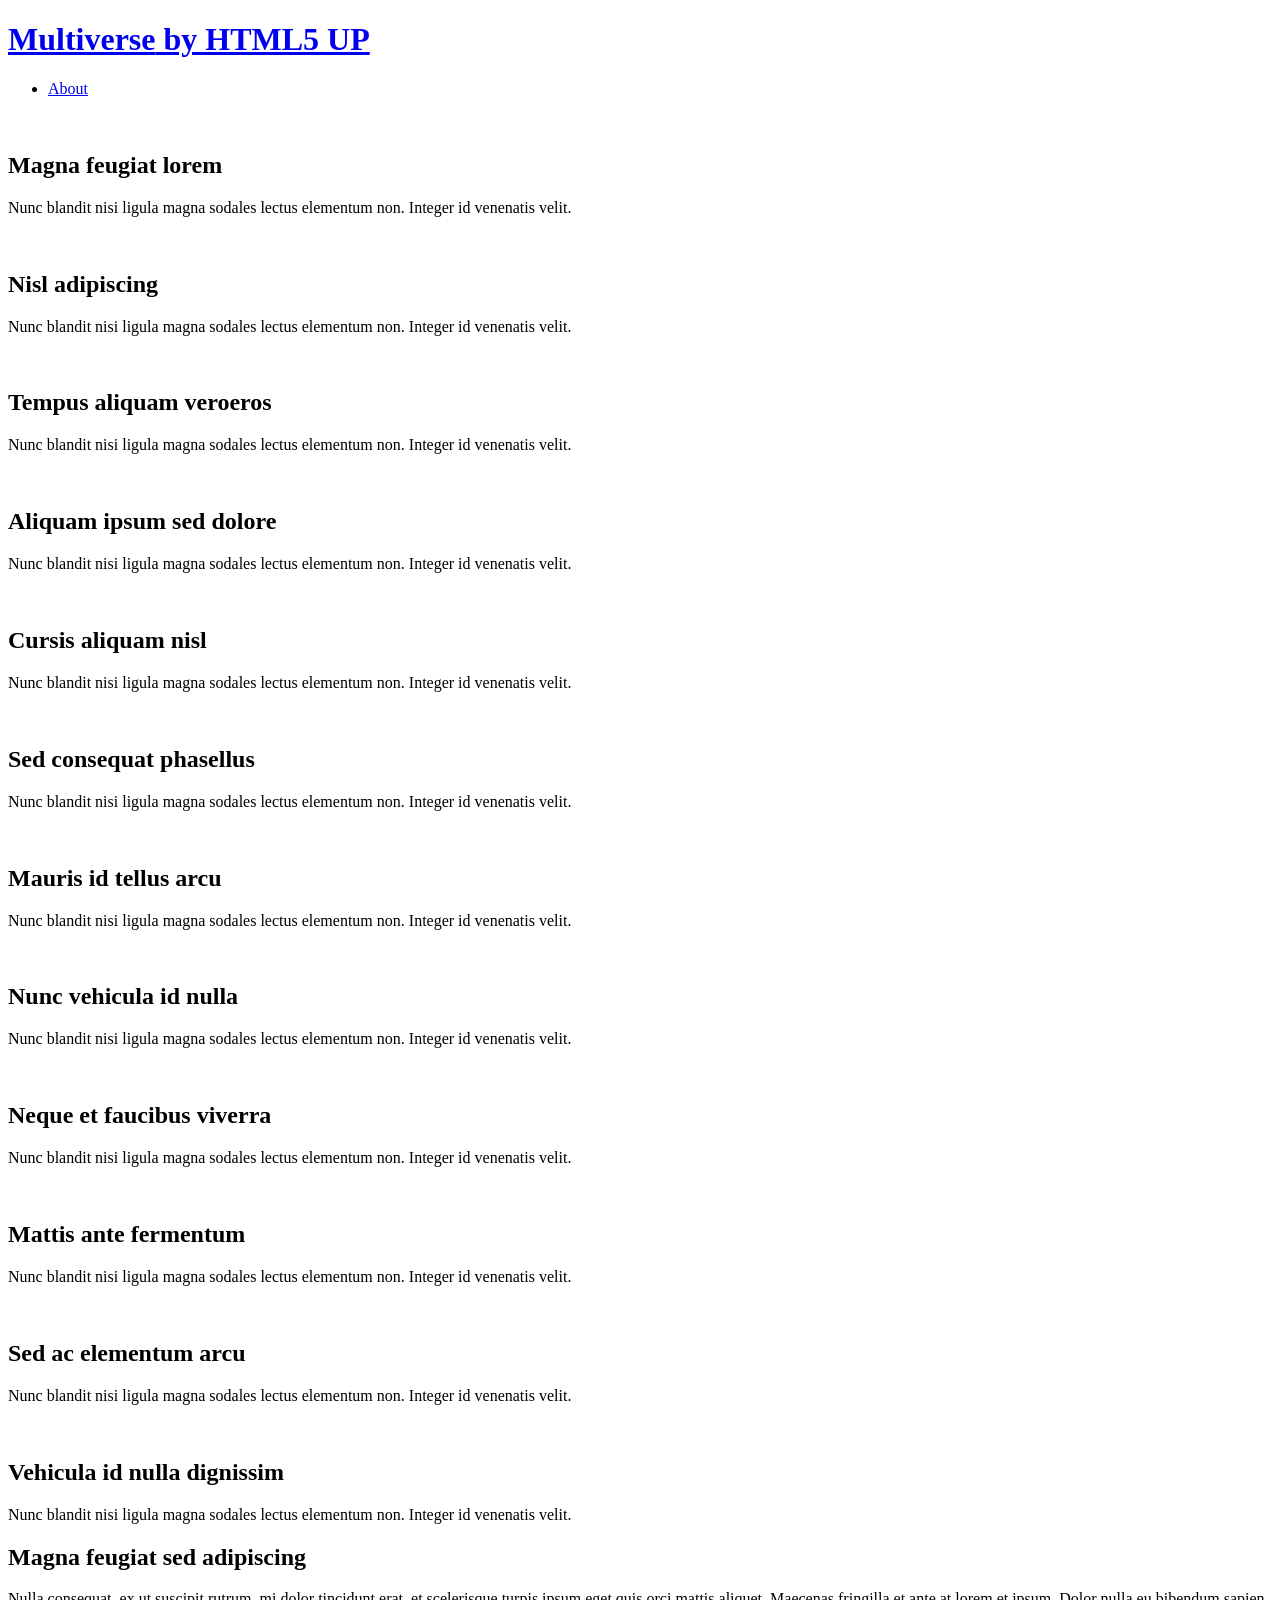
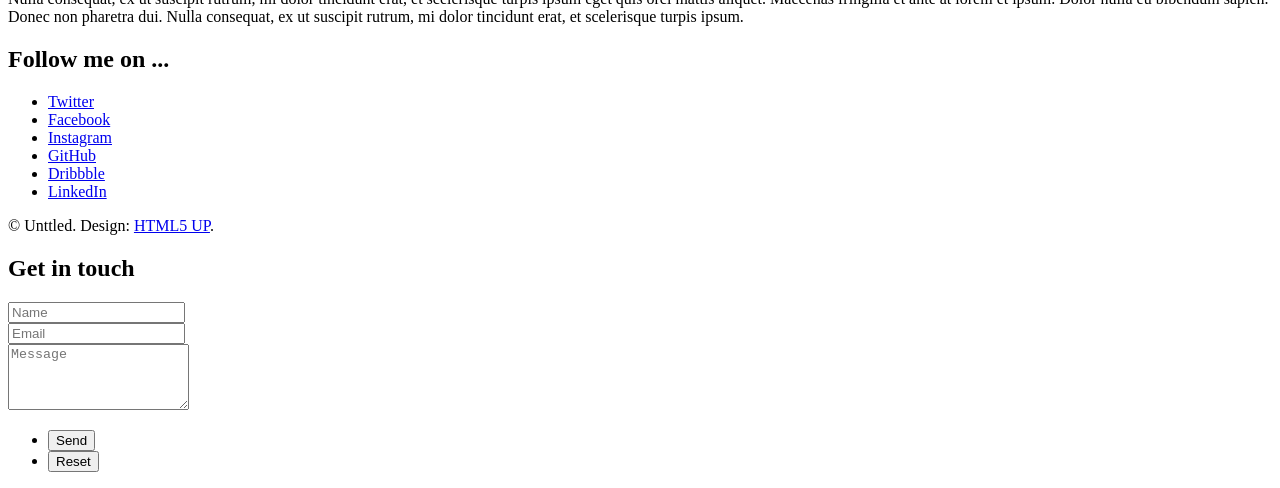
==== index.html @ e553340b "Add files via upload" ====
<!DOCTYPE HTML>
<!--
	Multiverse by HTML5 UP
	html5up.net | @ajlkn
	Free for personal and commercial use under the CCA 3.0 license (html5up.net/license)
-->
<html>
	<head>
		<title>Multiverse by HTML5 UP</title>
		<meta charset="utf-8" />
		<meta name="viewport" content="width=device-width, initial-scale=1, user-scalable=no" />
		<link rel="stylesheet" href="assets/css/main.css" />
		<noscript><link rel="stylesheet" href="assets/css/noscript.css" /></noscript>
	</head>
	<body class="is-preload">

		<!-- Wrapper -->
			<div id="wrapper">

				<!-- Header -->
					<header id="header">
						<h1><a href="index.html"><strong>Multiverse</strong> by HTML5 UP</a></h1>
						<nav>
							<ul>
								<li><a href="#footer" class="icon solid fa-info-circle">About</a></li>
							</ul>
						</nav>
					</header>

				<!-- Main -->
					<div id="main">
						<article class="thumb">
							<a href="images/fulls/01.jpg" class="image"><img src="images/thumbs/01.jpg" alt="" /></a>
							<h2>Magna feugiat lorem</h2>
							<p>Nunc blandit nisi ligula magna sodales lectus elementum non. Integer id venenatis velit.</p>
						</article>
						<article class="thumb">
							<a href="images/fulls/02.jpg" class="image"><img src="images/thumbs/02.jpg" alt="" /></a>
							<h2>Nisl adipiscing</h2>
							<p>Nunc blandit nisi ligula magna sodales lectus elementum non. Integer id venenatis velit.</p>
						</article>
						<article class="thumb">
							<a href="images/fulls/03.jpg" class="image"><img src="images/thumbs/03.jpg" alt="" /></a>
							<h2>Tempus aliquam veroeros</h2>
							<p>Nunc blandit nisi ligula magna sodales lectus elementum non. Integer id venenatis velit.</p>
						</article>
						<article class="thumb">
							<a href="images/fulls/04.jpg" class="image"><img src="images/thumbs/04.jpg" alt="" /></a>
							<h2>Aliquam ipsum sed dolore</h2>
							<p>Nunc blandit nisi ligula magna sodales lectus elementum non. Integer id venenatis velit.</p>
						</article>
						<article class="thumb">
							<a href="images/fulls/05.jpg" class="image"><img src="images/thumbs/05.jpg" alt="" /></a>
							<h2>Cursis aliquam nisl</h2>
							<p>Nunc blandit nisi ligula magna sodales lectus elementum non. Integer id venenatis velit.</p>
						</article>
						<article class="thumb">
							<a href="images/fulls/06.jpg" class="image"><img src="images/thumbs/06.jpg" alt="" /></a>
							<h2>Sed consequat phasellus</h2>
							<p>Nunc blandit nisi ligula magna sodales lectus elementum non. Integer id venenatis velit.</p>
						</article>
						<article class="thumb">
							<a href="images/fulls/07.jpg" class="image"><img src="images/thumbs/07.jpg" alt="" /></a>
							<h2>Mauris id tellus arcu</h2>
							<p>Nunc blandit nisi ligula magna sodales lectus elementum non. Integer id venenatis velit.</p>
						</article>
						<article class="thumb">
							<a href="images/fulls/08.jpg" class="image"><img src="images/thumbs/08.jpg" alt="" /></a>
							<h2>Nunc vehicula id nulla</h2>
							<p>Nunc blandit nisi ligula magna sodales lectus elementum non. Integer id venenatis velit.</p>
						</article>
						<article class="thumb">
							<a href="images/fulls/09.jpg" class="image"><img src="images/thumbs/09.jpg" alt="" /></a>
							<h2>Neque et faucibus viverra</h2>
							<p>Nunc blandit nisi ligula magna sodales lectus elementum non. Integer id venenatis velit.</p>
						</article>
						<article class="thumb">
							<a href="images/fulls/10.jpg" class="image"><img src="images/thumbs/10.jpg" alt="" /></a>
							<h2>Mattis ante fermentum</h2>
							<p>Nunc blandit nisi ligula magna sodales lectus elementum non. Integer id venenatis velit.</p>
						</article>
						<article class="thumb">
							<a href="images/fulls/11.jpg" class="image"><img src="images/thumbs/11.jpg" alt="" /></a>
							<h2>Sed ac elementum arcu</h2>
							<p>Nunc blandit nisi ligula magna sodales lectus elementum non. Integer id venenatis velit.</p>
						</article>
						<article class="thumb">
							<a href="images/fulls/12.jpg" class="image"><img src="images/thumbs/12.jpg" alt="" /></a>
							<h2>Vehicula id nulla dignissim</h2>
							<p>Nunc blandit nisi ligula magna sodales lectus elementum non. Integer id venenatis velit.</p>
						</article>
					</div>

				<!-- Footer -->
					<footer id="footer" class="panel">
						<div class="inner split">
							<div>
								<section>
									<h2>Magna feugiat sed adipiscing</h2>
									<p>Nulla consequat, ex ut suscipit rutrum, mi dolor tincidunt erat, et scelerisque turpis ipsum eget quis orci mattis aliquet. Maecenas fringilla et ante at lorem et ipsum. Dolor nulla eu bibendum sapien. Donec non pharetra dui. Nulla consequat, ex ut suscipit rutrum, mi dolor tincidunt erat, et scelerisque turpis ipsum.</p>
								</section>
								<section>
									<h2>Follow me on ...</h2>
									<ul class="icons">
										<li><a href="#" class="icon brands fa-twitter"><span class="label">Twitter</span></a></li>
										<li><a href="#" class="icon brands fa-facebook-f"><span class="label">Facebook</span></a></li>
										<li><a href="#" class="icon brands fa-instagram"><span class="label">Instagram</span></a></li>
										<li><a href="#" class="icon brands fa-github"><span class="label">GitHub</span></a></li>
										<li><a href="#" class="icon brands fa-dribbble"><span class="label">Dribbble</span></a></li>
										<li><a href="#" class="icon brands fa-linkedin-in"><span class="label">LinkedIn</span></a></li>
									</ul>
								</section>
								<p class="copyright">
									&copy; Unttled. Design: <a href="http://html5up.net">HTML5 UP</a>.
								</p>
							</div>
							<div>
								<section>
									<h2>Get in touch</h2>
									<form method="post" action="#">
										<div class="fields">
											<div class="field half">
												<input type="text" name="name" id="name" placeholder="Name" />
											</div>
											<div class="field half">
												<input type="text" name="email" id="email" placeholder="Email" />
											</div>
											<div class="field">
												<textarea name="message" id="message" rows="4" placeholder="Message"></textarea>
											</div>
										</div>
										<ul class="actions">
											<li><input type="submit" value="Send" class="primary" /></li>
											<li><input type="reset" value="Reset" /></li>
										</ul>
									</form>
								</section>
							</div>
						</div>
					</footer>

			</div>

		<!-- Scripts -->
			<script src="assets/js/jquery.min.js"></script>
			<script src="assets/js/jquery.poptrox.min.js"></script>
			<script src="assets/js/browser.min.js"></script>
			<script src="assets/js/breakpoints.min.js"></script>
			<script src="assets/js/util.js"></script>
			<script src="assets/js/main.js"></script>

	</body>
</html>
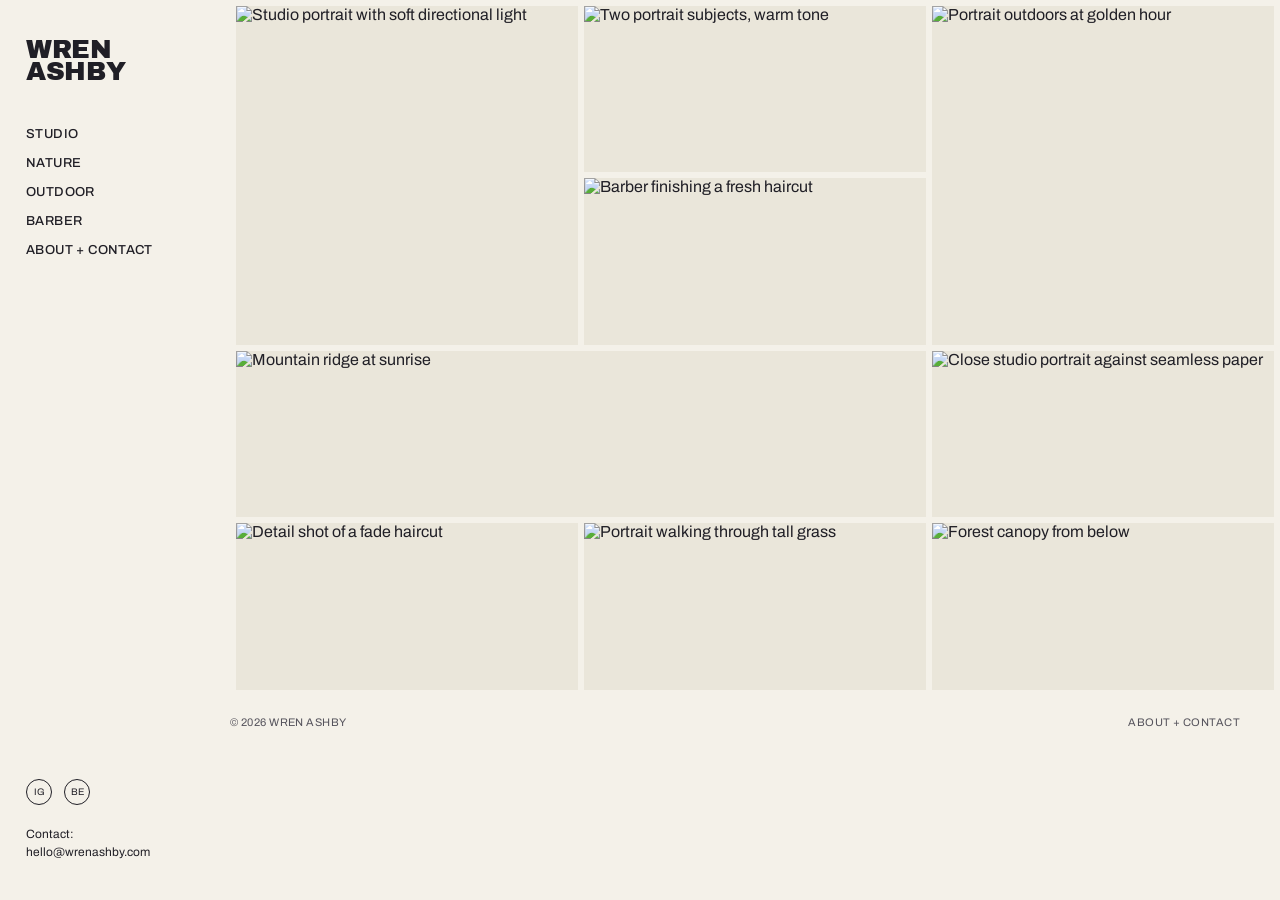
==== commit d7fbad5f: "New base" ====
--- a/index.html
+++ b/index.html
@@ -1,153 +1,116 @@
-<!DOCTYPE HTML>
-<!--
-	Multiverse by HTML5 UP
-	html5up.net | @ajlkn
-	Free for personal and commercial use under the CCA 3.0 license (html5up.net/license)
--->
-<html>
-	<head>
-		<title>Multiverse by HTML5 UP</title>
-		<meta charset="utf-8" />
-		<meta name="viewport" content="width=device-width, initial-scale=1, user-scalable=no" />
-		<link rel="stylesheet" href="assets/css/main.css" />
-		<noscript><link rel="stylesheet" href="assets/css/noscript.css" /></noscript>
-	</head>
-	<body class="is-preload">
-
-		<!-- Wrapper -->
-			<div id="wrapper">
-
-				<!-- Header -->
-					<header id="header">
-						<h1><a href="index.html"><strong>Multiverse</strong> by HTML5 UP</a></h1>
-						<nav>
-							<ul>
-								<li><a href="#footer" class="icon solid fa-info-circle">About</a></li>
-							</ul>
-						</nav>
-					</header>
-
-				<!-- Main -->
-					<div id="main">
-						<article class="thumb">
-							<a href="images/fulls/01.jpg" class="image"><img src="images/thumbs/01.jpg" alt="" /></a>
-							<h2>Magna feugiat lorem</h2>
-							<p>Nunc blandit nisi ligula magna sodales lectus elementum non. Integer id venenatis velit.</p>
-						</article>
-						<article class="thumb">
-							<a href="images/fulls/02.jpg" class="image"><img src="images/thumbs/02.jpg" alt="" /></a>
-							<h2>Nisl adipiscing</h2>
-							<p>Nunc blandit nisi ligula magna sodales lectus elementum non. Integer id venenatis velit.</p>
-						</article>
-						<article class="thumb">
-							<a href="images/fulls/03.jpg" class="image"><img src="images/thumbs/03.jpg" alt="" /></a>
-							<h2>Tempus aliquam veroeros</h2>
-							<p>Nunc blandit nisi ligula magna sodales lectus elementum non. Integer id venenatis velit.</p>
-						</article>
-						<article class="thumb">
-							<a href="images/fulls/04.jpg" class="image"><img src="images/thumbs/04.jpg" alt="" /></a>
-							<h2>Aliquam ipsum sed dolore</h2>
-							<p>Nunc blandit nisi ligula magna sodales lectus elementum non. Integer id venenatis velit.</p>
-						</article>
-						<article class="thumb">
-							<a href="images/fulls/05.jpg" class="image"><img src="images/thumbs/05.jpg" alt="" /></a>
-							<h2>Cursis aliquam nisl</h2>
-							<p>Nunc blandit nisi ligula magna sodales lectus elementum non. Integer id venenatis velit.</p>
-						</article>
-						<article class="thumb">
-							<a href="images/fulls/06.jpg" class="image"><img src="images/thumbs/06.jpg" alt="" /></a>
-							<h2>Sed consequat phasellus</h2>
-							<p>Nunc blandit nisi ligula magna sodales lectus elementum non. Integer id venenatis velit.</p>
-						</article>
-						<article class="thumb">
-							<a href="images/fulls/07.jpg" class="image"><img src="images/thumbs/07.jpg" alt="" /></a>
-							<h2>Mauris id tellus arcu</h2>
-							<p>Nunc blandit nisi ligula magna sodales lectus elementum non. Integer id venenatis velit.</p>
-						</article>
-						<article class="thumb">
-							<a href="images/fulls/08.jpg" class="image"><img src="images/thumbs/08.jpg" alt="" /></a>
-							<h2>Nunc vehicula id nulla</h2>
-							<p>Nunc blandit nisi ligula magna sodales lectus elementum non. Integer id venenatis velit.</p>
-						</article>
-						<article class="thumb">
-							<a href="images/fulls/09.jpg" class="image"><img src="images/thumbs/09.jpg" alt="" /></a>
-							<h2>Neque et faucibus viverra</h2>
-							<p>Nunc blandit nisi ligula magna sodales lectus elementum non. Integer id venenatis velit.</p>
-						</article>
-						<article class="thumb">
-							<a href="images/fulls/10.jpg" class="image"><img src="images/thumbs/10.jpg" alt="" /></a>
-							<h2>Mattis ante fermentum</h2>
-							<p>Nunc blandit nisi ligula magna sodales lectus elementum non. Integer id venenatis velit.</p>
-						</article>
-						<article class="thumb">
-							<a href="images/fulls/11.jpg" class="image"><img src="images/thumbs/11.jpg" alt="" /></a>
-							<h2>Sed ac elementum arcu</h2>
-							<p>Nunc blandit nisi ligula magna sodales lectus elementum non. Integer id venenatis velit.</p>
-						</article>
-						<article class="thumb">
-							<a href="images/fulls/12.jpg" class="image"><img src="images/thumbs/12.jpg" alt="" /></a>
-							<h2>Vehicula id nulla dignissim</h2>
-							<p>Nunc blandit nisi ligula magna sodales lectus elementum non. Integer id venenatis velit.</p>
-						</article>
-					</div>
-
-				<!-- Footer -->
-					<footer id="footer" class="panel">
-						<div class="inner split">
-							<div>
-								<section>
-									<h2>Magna feugiat sed adipiscing</h2>
-									<p>Nulla consequat, ex ut suscipit rutrum, mi dolor tincidunt erat, et scelerisque turpis ipsum eget quis orci mattis aliquet. Maecenas fringilla et ante at lorem et ipsum. Dolor nulla eu bibendum sapien. Donec non pharetra dui. Nulla consequat, ex ut suscipit rutrum, mi dolor tincidunt erat, et scelerisque turpis ipsum.</p>
-								</section>
-								<section>
-									<h2>Follow me on ...</h2>
-									<ul class="icons">
-										<li><a href="#" class="icon brands fa-twitter"><span class="label">Twitter</span></a></li>
-										<li><a href="#" class="icon brands fa-facebook-f"><span class="label">Facebook</span></a></li>
-										<li><a href="#" class="icon brands fa-instagram"><span class="label">Instagram</span></a></li>
-										<li><a href="#" class="icon brands fa-github"><span class="label">GitHub</span></a></li>
-										<li><a href="#" class="icon brands fa-dribbble"><span class="label">Dribbble</span></a></li>
-										<li><a href="#" class="icon brands fa-linkedin-in"><span class="label">LinkedIn</span></a></li>
-									</ul>
-								</section>
-								<p class="copyright">
-									&copy; Unttled. Design: <a href="http://html5up.net">HTML5 UP</a>.
-								</p>
-							</div>
-							<div>
-								<section>
-									<h2>Get in touch</h2>
-									<form method="post" action="#">
-										<div class="fields">
-											<div class="field half">
-												<input type="text" name="name" id="name" placeholder="Name" />
-											</div>
-											<div class="field half">
-												<input type="text" name="email" id="email" placeholder="Email" />
-											</div>
-											<div class="field">
-												<textarea name="message" id="message" rows="4" placeholder="Message"></textarea>
-											</div>
-										</div>
-										<ul class="actions">
-											<li><input type="submit" value="Send" class="primary" /></li>
-											<li><input type="reset" value="Reset" /></li>
-										</ul>
-									</form>
-								</section>
-							</div>
-						</div>
-					</footer>
-
-			</div>
-
-		<!-- Scripts -->
-			<script src="assets/js/jquery.min.js"></script>
-			<script src="assets/js/jquery.poptrox.min.js"></script>
-			<script src="assets/js/browser.min.js"></script>
-			<script src="assets/js/breakpoints.min.js"></script>
-			<script src="assets/js/util.js"></script>
-			<script src="assets/js/main.js"></script>
-
-	</body>
-</html>+<!DOCTYPE html>
+<html lang="en">
+<head>
+<meta charset="UTF-8">
+<meta name="viewport" content="width=device-width, initial-scale=1.0">
+<title>Wren Ashby — Photography</title>
+<meta name="description" content="Wren Ashby is a photographer working across studio portraiture, nature, outdoor portraits, and barbershop editorial work.">
+<link rel="stylesheet" href="style.css">
+</head>
+<body>
+
+<!-- Mobile topbar -->
+<div class="topbar">
+  <div class="logo"><a href="index.html">WREN ASHBY</a></div>
+  <button class="menu-toggle" aria-label="Open menu" aria-expanded="false">
+    <span></span><span></span><span></span>
+  </button>
+</div>
+
+<div class="shell">
+
+  <!-- Desktop sidebar -->
+  <aside class="sidebar">
+    <div>
+      <div class="logo">
+        <a href="index.html"><span class="line1">WREN</span><span class="line2">ASHBY</span></a>
+      </div>
+      <nav class="nav" aria-label="Primary">
+        <a href="studio.html">Studio</a>
+        <a href="nature.html">Nature</a>
+        <a href="outdoor.html">Outdoor</a>
+        <a href="barber.html">Barber</a>
+        <a href="about.html">About + Contact</a>
+      </nav>
+    </div>
+    <div class="sidebar-footer">
+      <div class="socials">
+        <a href="#" aria-label="Instagram">IG</a>
+        <a href="#" aria-label="Behance">BE</a>
+      </div>
+      <div class="contact-block">
+        <p>Contact:<br><a href="mailto:hello@wrenashby.com">hello@wrenashby.com</a></p>
+      </div>
+    </div>
+  </aside>
+
+  <!-- Mobile nav overlay -->
+  <nav class="mobile-nav" aria-label="Mobile primary">
+    <div class="nav">
+      <a href="studio.html">Studio</a>
+      <a href="nature.html">Nature</a>
+      <a href="outdoor.html">Outdoor</a>
+      <a href="barber.html">Barber</a>
+      <a href="about.html">About + Contact</a>
+    </div>
+    <div class="sidebar-footer">
+      <div class="socials">
+        <a href="#" aria-label="Instagram">IG</a>
+        <a href="#" aria-label="Behance">BE</a>
+      </div>
+      <div class="contact-block">
+        <p>Contact:<br><a href="mailto:hello@wrenashby.com">hello@wrenashby.com</a></p>
+      </div>
+    </div>
+  </nav>
+
+  <main class="main">
+    <div class="gallery">
+      <a class="grid-item h2" href="studio.html">
+        <img src="https://picsum.photos/seed/wa-home1/600/900" alt="Studio portrait with soft directional light">
+        <span class="caption">Studio — Seated, Window Light</span>
+      </a>
+      <a class="grid-item h1" href="nature.html">
+        <img src="https://picsum.photos/seed/wa-home2/600/420" alt="Two portrait subjects, warm tone">
+        <span class="caption">Outdoor — Two Friends</span>
+      </a>
+      <a class="grid-item h2" href="outdoor.html">
+        <img src="https://picsum.photos/seed/wa-home4/600/900" alt="Portrait outdoors at golden hour">
+        <span class="caption">Outdoor — Golden Hour</span>
+      </a>
+      <a class="grid-item h1" href="barber.html">
+        <img src="https://picsum.photos/seed/wa-home3/600/420" alt="Barber finishing a fresh haircut">
+        <span class="caption">Barber — The Finish</span>
+      </a>
+      <a class="grid-item w2 h1" href="nature.html">
+        <img src="https://picsum.photos/seed/wa-home6/1200/420" alt="Mountain ridge at sunrise">
+        <span class="caption">Nature — Ridge Line</span>
+      </a>
+      <a class="grid-item h1" href="studio.html">
+        <img src="https://picsum.photos/seed/wa-home5/600/420" alt="Close studio portrait against seamless paper">
+        <span class="caption">Studio — Seamless, No. 2</span>
+      </a>
+      <a class="grid-item h1" href="barber.html">
+        <img src="https://picsum.photos/seed/wa-home7/600/420" alt="Detail shot of a fade haircut">
+        <span class="caption">Barber — Clean Fade</span>
+      </a>
+      <a class="grid-item h1" href="outdoor.html">
+        <img src="https://picsum.photos/seed/wa-home8/600/420" alt="Portrait walking through tall grass">
+        <span class="caption">Outdoor — Tall Grass</span>
+      </a>
+      <a class="grid-item h1" href="nature.html">
+        <img src="https://picsum.photos/seed/wa-home9/600/420" alt="Forest canopy from below">
+        <span class="caption">Nature — Canopy</span>
+      </a>
+    </div>
+
+    <footer class="site-footer">
+      <span>© 2026 Wren Ashby</span>
+      <a href="about.html">About + Contact</a>
+    </footer>
+  </main>
+</div>
+
+<script src="script.js"></script>
+</body>
+</html>
--- a/style.css
+++ b/style.css
@@ -0,0 +1,378 @@
+/* =========================================================
+   WREN ASHBY — Editorial Photography Portfolio
+   ========================================================= */
+
+@import url('https://fonts.googleapis.com/css2?family=Fraunces:opsz,wght@9..144,400;9..144,500;9..144,600&family=Archivo:wght@400;500;600;700&family=Archivo+Black&display=swap');
+
+:root{
+  --paper: #F4F1E9;
+  --paper-2: #EAE6DA;
+  --ink: #201F26;
+  --ink-soft: #55535C;
+  --line: #D9D3C3;
+  --rust: #B25B3E;
+  --white: #FBFAF7;
+
+  --serif: 'Fraunces', Georgia, serif;
+  --sans: 'Archivo', Helvetica, Arial, sans-serif;
+  --logo-font: 'Archivo Black', Helvetica, Arial, sans-serif;
+
+  --sidebar-w: 230px;
+  --gutter: 6px;
+}
+
+*{ box-sizing: border-box; }
+
+body{
+  margin:0;
+  background: var(--paper);
+  color: var(--ink);
+  font-family: var(--sans);
+  -webkit-font-smoothing: antialiased;
+  text-rendering: optimizeLegibility;
+}
+
+img{ display:block; max-width:100%; }
+a{ color: inherit; text-decoration: none; }
+::selection{ background: var(--rust); color: var(--white); }
+:focus-visible{ outline: 2px solid var(--rust); outline-offset: 3px; }
+
+.visually-hidden{
+  position:absolute; width:1px; height:1px; overflow:hidden;
+  clip:rect(0,0,0,0); white-space:nowrap; border:0; padding:0; margin:-1px;
+}
+
+/* ---------------------------------------------------------
+   LAYOUT SHELL
+--------------------------------------------------------- */
+.shell{
+  display:flex;
+  align-items:flex-start;
+  min-height:100vh;
+}
+
+/* ---------------------------------------------------------
+   SIDEBAR
+--------------------------------------------------------- */
+.sidebar{
+  width: var(--sidebar-w);
+  flex: 0 0 var(--sidebar-w);
+  position: sticky;
+  top:0;
+  height:100vh;
+  padding: 38px 26px 26px;
+  display:flex;
+  flex-direction:column;
+  justify-content:space-between;
+}
+
+.logo{
+  font-family: var(--logo-font);
+  font-size: 26px;
+  line-height: 0.86;
+  letter-spacing: -0.01em;
+  text-transform:uppercase;
+}
+.logo a{ display:block; }
+.logo .line2{ display:block; }
+
+.nav{
+  margin-top: 44px;
+  display:flex;
+  flex-direction:column;
+  gap: 15px;
+}
+
+.nav a{
+  font-size: 13px;
+  letter-spacing: 0.03em;
+  text-transform: uppercase;
+  font-weight: 500;
+  color: var(--ink);
+  width: fit-content;
+}
+.nav a:hover{ color: var(--rust); }
+.nav a.active{ color: var(--rust); }
+
+.sidebar-footer{ margin-top: 40px; }
+
+.socials{
+  display:flex;
+  gap: 12px;
+  margin-bottom: 20px;
+}
+.socials a{
+  width: 26px; height:26px;
+  border:1px solid var(--ink);
+  border-radius:50%;
+  display:flex; align-items:center; justify-content:center;
+  font-size: 9.5px;
+}
+.socials a:hover{ background: var(--ink); color: var(--paper); border-color: var(--ink); }
+
+.contact-block{
+  font-size: 12px;
+  line-height: 1.55;
+  color: var(--ink);
+}
+.contact-block p{ margin: 0 0 12px; }
+.contact-block a:hover{ color: var(--rust); }
+
+/* mobile topbar controls (hidden on desktop) */
+.topbar{ display:none; }
+.menu-toggle{ display:none; }
+.mobile-nav{ display:none; }
+
+/* ---------------------------------------------------------
+   MAIN CONTENT
+--------------------------------------------------------- */
+.main{ flex:1; min-width:0; }
+
+.page-head{
+  padding: 38px 40px 6px 0;
+  max-width: 760px;
+}
+.page-head .eyebrow{
+  font-size: 11px;
+  letter-spacing: 0.12em;
+  text-transform: uppercase;
+  color: var(--rust);
+  margin: 0 0 8px;
+}
+.page-head h1{
+  font-family: var(--serif);
+  font-weight: 500;
+  font-size: clamp(26px, 3vw, 38px);
+  line-height: 1.1;
+  margin: 0 0 10px;
+  letter-spacing: -0.01em;
+}
+.page-head p{
+  font-size: 14px;
+  line-height: 1.65;
+  color: var(--ink-soft);
+  max-width: 56ch;
+  margin: 0;
+}
+
+/* ---------------------------------------------------------
+   GALLERY GRID — tight 3-column masonry, no caption clutter
+--------------------------------------------------------- */
+.gallery{
+  display:grid;
+  grid-template-columns: repeat(3, 1fr);
+  grid-auto-rows: 13vw;
+  grid-auto-flow: dense;
+  gap: var(--gutter);
+  padding: var(--gutter);
+}
+
+.grid-item{
+  position:relative;
+  overflow:hidden;
+  background: var(--paper-2);
+  display:block;
+}
+.grid-item img{
+  width:100%; height:100%;
+  object-fit:cover;
+  transition: transform 1s cubic-bezier(.16,.8,.24,1), filter .5s ease;
+}
+.grid-item:hover img{
+  transform: scale(1.03);
+}
+
+.grid-item .caption{
+  position:absolute;
+  left:0; bottom:0;
+  padding: 10px 14px;
+  color: var(--white);
+  font-size: 11px;
+  letter-spacing: 0.06em;
+  text-transform: uppercase;
+  background: linear-gradient(to top, rgba(20,18,14,0.55), rgba(20,18,14,0));
+  opacity:0;
+  transition: opacity .3s ease;
+}
+.grid-item:hover .caption,
+.grid-item:focus-visible .caption{ opacity:1; }
+
+/* row-span helpers */
+.h1{ grid-row: span 1; }
+.h2{ grid-row: span 2; }
+.h3{ grid-row: span 3; }
+.w2{ grid-column: span 2; }
+
+/* ---------------------------------------------------------
+   ABOUT PAGE
+--------------------------------------------------------- */
+.about-wrap{
+  padding: 60px 40px 40px 0;
+  display:grid;
+  grid-template-columns: 1.1fr 1fr;
+  gap: 70px;
+  align-items:start;
+}
+.about-text h1{
+  font-family: var(--serif);
+  font-weight: 500;
+  font-size: clamp(24px, 2.6vw, 32px);
+  line-height: 1.3;
+  margin: 0 0 20px;
+  max-width: 22ch;
+}
+.about-text p{
+  font-size: 14.5px;
+  line-height: 1.75;
+  color: var(--ink);
+  margin: 0 0 18px;
+  max-width: 48ch;
+}
+.about-text a{
+  text-decoration: underline;
+  text-underline-offset: 3px;
+  text-decoration-color: var(--ink-soft);
+}
+.about-text a:hover{ color: var(--rust); text-decoration-color: var(--rust); }
+
+.about-img{
+  width:100%;
+  aspect-ratio: 4/5;
+  overflow:hidden;
+  background: var(--paper-2);
+}
+.about-img img{ width:100%; height:100%; object-fit:cover; }
+
+.inquiries{
+  padding: 30px 40px 70px 0;
+  display:grid;
+  grid-template-columns: 1fr 1fr;
+  gap: 40px;
+  border-top: 1px solid var(--line);
+  margin-top: 10px;
+}
+.inquiries > div{ padding-top: 30px; }
+.inquiries h2{
+  font-family: var(--serif);
+  font-weight: 500;
+  font-size: 22px;
+  margin: 0 0 12px;
+}
+.inquiries p{ margin: 0 0 4px; font-size: 14px; color: var(--ink); }
+.inquiries a{ text-decoration: underline; text-underline-offset: 3px; text-decoration-color: var(--ink-soft); }
+.inquiries a:hover{ color: var(--rust); text-decoration-color: var(--rust); }
+
+/* ---------------------------------------------------------
+   FOOTER
+--------------------------------------------------------- */
+.site-footer{
+  padding: 20px 40px 30px 0;
+  display:flex;
+  justify-content:space-between;
+  align-items:center;
+  font-size: 11px;
+  letter-spacing: 0.04em;
+  text-transform: uppercase;
+  color: var(--ink-soft);
+}
+.site-footer a:hover{ color: var(--rust); }
+
+/* ---------------------------------------------------------
+   RESPONSIVE
+--------------------------------------------------------- */
+@media (max-width: 1080px){
+  .gallery{ grid-auto-rows: 16vw; }
+}
+
+@media (max-width: 900px){
+  .shell{ flex-direction: column; }
+  .sidebar{ display:none; }
+
+  .topbar{
+    display:flex;
+    align-items:center;
+    justify-content:space-between;
+    padding: 16px 20px;
+    border-bottom: 1px solid var(--line);
+    position: sticky;
+    top:0;
+    background: var(--paper);
+    z-index: 50;
+  }
+  .topbar .logo{ font-size: 17px; }
+
+  .menu-toggle{
+    display:flex;
+    flex-direction:column;
+    gap:5px;
+    width: 24px;
+    background:none;
+    border:none;
+    cursor:pointer;
+    padding: 6px 0;
+  }
+  .menu-toggle span{
+    display:block;
+    height:1.5px;
+    background: var(--ink);
+    width:100%;
+    transition: transform .3s ease, opacity .3s ease;
+  }
+  body.nav-open .menu-toggle span:nth-child(1){ transform: translateY(6.5px) rotate(45deg); }
+  body.nav-open .menu-toggle span:nth-child(2){ opacity:0; }
+  body.nav-open .menu-toggle span:nth-child(3){ transform: translateY(-6.5px) rotate(-45deg); }
+
+  .mobile-nav{
+    position: fixed;
+    inset: 0;
+    top: 57px;
+    background: var(--paper);
+    z-index: 49;
+    padding: 26px 22px;
+    display:flex;
+    flex-direction:column;
+    justify-content:space-between;
+    transform: translateY(-100%);
+    opacity:0;
+    visibility:hidden;
+    transition: transform .38s ease, opacity .3s ease, visibility 0s linear .38s;
+    overflow-y:auto;
+  }
+  body.nav-open .mobile-nav{
+    transform: translateY(0);
+    opacity:1;
+    visibility:visible;
+    transition: transform .38s ease, opacity .3s ease;
+  }
+  .mobile-nav .nav{ margin-top:0; gap:20px; }
+  .mobile-nav .nav a{ font-size: 19px; font-family: var(--serif); text-transform:none; letter-spacing:0; }
+  .mobile-nav .nav a.active{ color: var(--rust); }
+
+  .page-head{ padding: 26px 20px 4px; }
+  .gallery{
+    grid-template-columns: repeat(2,1fr);
+    grid-auto-rows: 44vw;
+    padding: var(--gutter);
+  }
+  .w2{ grid-column: span 2; }
+  .h1,.h2,.h3{ grid-row: span 1; }
+
+  .about-wrap{
+    grid-template-columns: 1fr;
+    padding: 34px 20px 10px;
+    gap: 26px;
+  }
+  .about-img{ order:-1; aspect-ratio: 4/3; }
+  .inquiries{ grid-template-columns: 1fr; padding: 24px 20px 50px; gap: 22px; }
+  .inquiries > div{ padding-top:0; }
+  .site-footer{ padding: 18px 20px 26px; flex-direction:column; gap:8px; align-items:flex-start; }
+}
+
+@media (max-width: 480px){
+  .gallery{ grid-auto-rows: 60vw; }
+  .logo{ font-size: 19px; }
+}
+
+@media (prefers-reduced-motion: reduce){
+  *{ animation-duration: 0.01ms !important; transition-duration: 0.01ms !important; }
+}
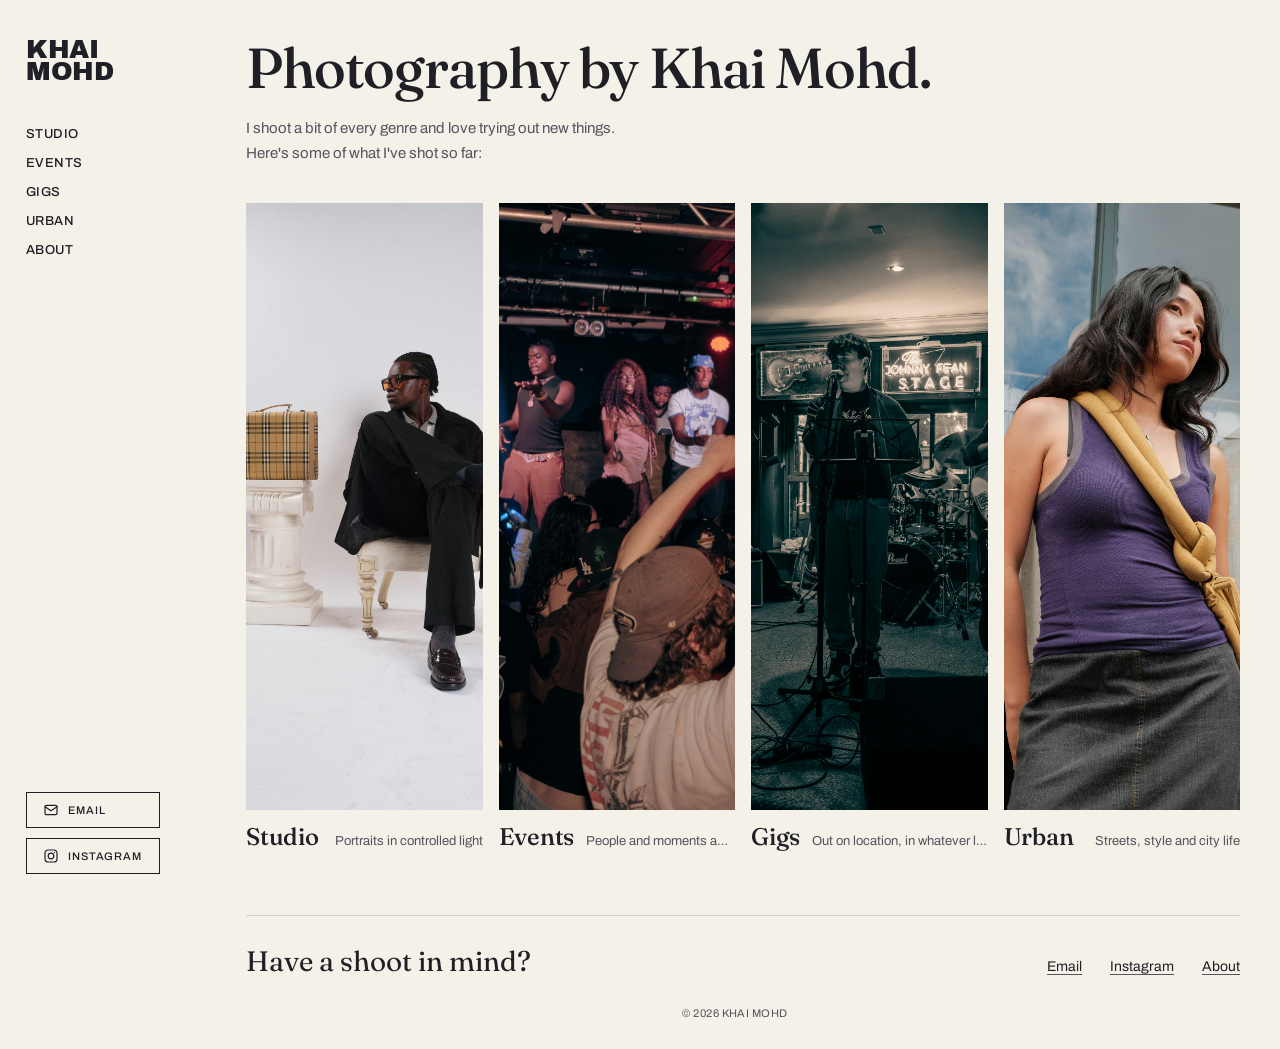
==== commit 7a20166e: "New changes" ====
--- a/index.html
+++ b/index.html
@@ -3,15 +3,138 @@
 <head>
 <meta charset="UTF-8">
 <meta name="viewport" content="width=device-width, initial-scale=1.0">
-<title>Wren Ashby — Photography</title>
-<meta name="description" content="Wren Ashby is a photographer working across studio portraiture, nature, outdoor portraits, and barbershop editorial work.">
+<title>Home</title>
+<meta name="description" content="Khai Mohd is a photographer working across studio portraits, events, gigs, and urban photography.">
 <link rel="stylesheet" href="style.css">
+<style>
+  /* Homepage-only styles. Move into style.css if you prefer. */
+  .home{ padding: 38px 40px 0 var(--gutter); }
+
+  .home-intro{
+    max-width: 880px;
+    padding: 0 0 36px;
+  }
+  .home-intro h1{
+    font-family: var(--serif);
+    font-weight: 500;
+    font-size: clamp(30px, 4.4vw, 58px);
+    line-height: 1.06;
+    letter-spacing: -0.02em;
+    margin: 0 0 18px;
+  }
+  .home-intro p{
+    font-size: 15px;
+    line-height: 1.7;
+    color: var(--ink-soft);
+    max-width: 52ch;
+    margin: 0;
+  }
+
+  /* Three panels: the main event. Hover/focus a panel and it widens. */
+  .panels{
+    display: flex;
+    gap: var(--gutter);
+    height: min(72vh, 680px);
+  }
+  .panel{
+    position: relative;
+    flex: 1 1 0;
+    min-width: 0;
+    display: flex;
+    flex-direction: column;
+    transition: flex-grow .5s cubic-bezier(.2,.7,.2,1);
+  }
+  .panels:hover .panel,
+  .panels:focus-within .panel{ flex-grow: .8; }
+  .panels .panel:hover,
+  .panels .panel:focus-visible{ flex-grow: 1.7; }
+
+  .panel-img{
+    flex: 1;
+    min-height: 0;
+    overflow: hidden;
+    background: var(--paper-2);
+  }
+  .panel-img img{
+    width: 100%;
+    height: 100%;
+    object-fit: cover;
+  }
+  .panel-cap{
+    display: flex;
+    align-items: baseline;
+    justify-content: space-between;
+    gap: 12px;
+    padding-top: 12px;
+  }
+  .panel-cap h2{
+    font-family: var(--serif);
+    font-weight: 500;
+    font-size: 24px;
+    margin: 0;
+    letter-spacing: -0.01em;
+  }
+  .panel-cap span{
+    font-size: 13px;
+    color: var(--ink-soft);
+    white-space: nowrap;
+    overflow: hidden;
+    text-overflow: ellipsis;
+  }
+  .panel:hover h2,
+  .panel:focus-visible h2{ color: var(--rust); }
+
+  /* Contact strip */
+  .home-contact{
+    margin-top: 64px;
+    padding: 28px 0 8px;
+    border-top: 1px solid var(--line);
+    display: flex;
+    flex-wrap: wrap;
+    align-items: baseline;
+    justify-content: space-between;
+    gap: 14px 40px;
+  }
+  .home-contact p{
+    font-family: var(--serif);
+    font-size: clamp(20px, 2.2vw, 28px);
+    line-height: 1.25;
+    margin: 0;
+  }
+  .home-contact .links{
+    display: flex;
+    gap: 28px;
+    font-size: 14px;
+  }
+  .home-contact .links a{
+    text-decoration: underline;
+    text-underline-offset: 3px;
+    text-decoration-color: var(--ink-soft);
+  }
+  .home-contact .links a:hover{ color: var(--rust); text-decoration-color: var(--rust); }
+
+  @media (max-width: 900px){
+    .home{ padding: 26px var(--gutter) 0; }
+    .home-intro{ padding: 0 6px 26px; }
+    .panels{ flex-direction: column; height: auto; }
+    .panel,
+    .panels:hover .panel,
+    .panels .panel:hover{ flex: none; }
+    .panel-img{ flex: none; aspect-ratio: 1 / 1; }
+    /* Mobile crop: shift the focal point up so heads aren't cut off.
+       Override per panel with style="--focus: 50% 5%" on the <a class="panel">.
+       First value = left/right, second = top/bottom (0% = top edge). */
+    .panel-img img{ object-position: var(--focus, 30% 50%); }
+    .panel-cap{ padding: 10px 2px 14px; }
+    .home-contact{ margin-top: 36px; padding-left: 6px; padding-right: 6px; }
+  }
+</style>
 </head>
 <body>
 
 <!-- Mobile topbar -->
 <div class="topbar">
-  <div class="logo"><a href="index.html">WREN ASHBY</a></div>
+  <div class="logo"><a href="index.html">Khai Mohd</a></div>
   <button class="menu-toggle" aria-label="Open menu" aria-expanded="false">
     <span></span><span></span><span></span>
   </button>
@@ -23,24 +146,33 @@
   <aside class="sidebar">
     <div>
       <div class="logo">
-        <a href="index.html"><span class="line1">WREN</span><span class="line2">ASHBY</span></a>
+        <a href="index.html"><span class="line1">Khai</span><span class="line2">Mohd</span></a>
       </div>
       <nav class="nav" aria-label="Primary">
         <a href="studio.html">Studio</a>
-        <a href="nature.html">Nature</a>
-        <a href="outdoor.html">Outdoor</a>
-        <a href="barber.html">Barber</a>
-        <a href="about.html">About + Contact</a>
+        <a href="events.html">Events</a>
+        <a href="gigs.html">Gigs</a>
+        <a href="urban.html">Urban</a>
+        <a href="about.html">About</a>
       </nav>
     </div>
     <div class="sidebar-footer">
-      <div class="socials">
-        <a href="#" aria-label="Instagram">IG</a>
-        <a href="#" aria-label="Behance">BE</a>
-      </div>
-      <div class="contact-block">
-        <p>Contact:<br><a href="mailto:hello@wrenashby.com">hello@wrenashby.com</a></p>
-      </div>
+      <a class="email-btn" href="mailto:contact.khaiphoto@gmail.com" aria-label="Email Khai Mohd">
+        <svg width="16" height="16" viewBox="0 0 24 24" fill="none" stroke="currentColor" stroke-width="1.8" stroke-linecap="round" stroke-linejoin="round">
+          <rect x="3" y="5" width="18" height="14" rx="2"/>
+          <path d="m3 7 9 6 9-6"/>
+        </svg>
+        <span>Email</span>
+      </a>
+
+      <a class="insta-btn" href="https://instagram.com/KhairylMohd" target="_blank" rel="noopener noreferrer" aria-label="Instagram">
+        <svg width="16" height="16" viewBox="0 0 24 24" fill="none" stroke="currentColor" stroke-width="1.8" stroke-linecap="round" stroke-linejoin="round">
+          <rect x="3" y="3" width="18" height="18" rx="5"/>
+          <circle cx="12" cy="12" r="4.2"/>
+          <circle cx="17.3" cy="6.7" r="0.9" fill="currentColor" stroke="none"/>
+        </svg>
+        <span>Instagram</span>
+      </a>
     </div>
   </aside>
 
@@ -48,69 +180,100 @@
   <nav class="mobile-nav" aria-label="Mobile primary">
     <div class="nav">
       <a href="studio.html">Studio</a>
-      <a href="nature.html">Nature</a>
-      <a href="outdoor.html">Outdoor</a>
-      <a href="barber.html">Barber</a>
-      <a href="about.html">About + Contact</a>
+      <a href="events.html">Events</a>
+      <a href="gigs.html">Gigs</a>
+      <a href="urban.html">Urban</a>
+      <a href="about.html">About</a>
     </div>
     <div class="sidebar-footer">
-      <div class="socials">
-        <a href="#" aria-label="Instagram">IG</a>
-        <a href="#" aria-label="Behance">BE</a>
-      </div>
-      <div class="contact-block">
-        <p>Contact:<br><a href="mailto:hello@wrenashby.com">hello@wrenashby.com</a></p>
-      </div>
+      <a class="email-btn" href="mailto:contact.khaiphoto@gmail.com" aria-label="Email Khai Mohd">
+        <svg width="16" height="16" viewBox="0 0 24 24" fill="none" stroke="currentColor" stroke-width="1.8" stroke-linecap="round" stroke-linejoin="round">
+          <rect x="3" y="5" width="18" height="14" rx="2"/>
+          <path d="m3 7 9 6 9-6"/>
+        </svg>
+        <span>Email</span>
+      </a>
+
+      <a class="insta-btn" href="https://instagram.com/KhairylMohd" target="_blank" rel="noopener noreferrer" aria-label="Instagram">
+        <svg width="16" height="16" viewBox="0 0 24 24" fill="none" stroke="currentColor" stroke-width="1.8" stroke-linecap="round" stroke-linejoin="round">
+          <rect x="3" y="3" width="18" height="18" rx="5"/>
+          <circle cx="12" cy="12" r="4.2"/>
+          <circle cx="17.3" cy="6.7" r="0.9" fill="currentColor" stroke="none"/>
+        </svg>
+        <span>Instagram</span>
+      </a>
     </div>
   </nav>
 
   <main class="main">
-    <div class="gallery">
-      <a class="grid-item h2" href="studio.html">
-        <img src="https://picsum.photos/seed/wa-home1/600/900" alt="Studio portrait with soft directional light">
-        <span class="caption">Studio — Seated, Window Light</span>
-      </a>
-      <a class="grid-item h1" href="nature.html">
-        <img src="https://picsum.photos/seed/wa-home2/600/420" alt="Two portrait subjects, warm tone">
-        <span class="caption">Outdoor — Two Friends</span>
-      </a>
-      <a class="grid-item h2" href="outdoor.html">
-        <img src="https://picsum.photos/seed/wa-home4/600/900" alt="Portrait outdoors at golden hour">
-        <span class="caption">Outdoor — Golden Hour</span>
-      </a>
-      <a class="grid-item h1" href="barber.html">
-        <img src="https://picsum.photos/seed/wa-home3/600/420" alt="Barber finishing a fresh haircut">
-        <span class="caption">Barber — The Finish</span>
-      </a>
-      <a class="grid-item w2 h1" href="nature.html">
-        <img src="https://picsum.photos/seed/wa-home6/1200/420" alt="Mountain ridge at sunrise">
-        <span class="caption">Nature — Ridge Line</span>
-      </a>
-      <a class="grid-item h1" href="studio.html">
-        <img src="https://picsum.photos/seed/wa-home5/600/420" alt="Close studio portrait against seamless paper">
-        <span class="caption">Studio — Seamless, No. 2</span>
-      </a>
-      <a class="grid-item h1" href="barber.html">
-        <img src="https://picsum.photos/seed/wa-home7/600/420" alt="Detail shot of a fade haircut">
-        <span class="caption">Barber — Clean Fade</span>
-      </a>
-      <a class="grid-item h1" href="outdoor.html">
-        <img src="https://picsum.photos/seed/wa-home8/600/420" alt="Portrait walking through tall grass">
-        <span class="caption">Outdoor — Tall Grass</span>
-      </a>
-      <a class="grid-item h1" href="nature.html">
-        <img src="https://picsum.photos/seed/wa-home9/600/420" alt="Forest canopy from below">
-        <span class="caption">Nature — Canopy</span>
-      </a>
+    <div class="home">
+
+      <div class="home-intro">
+        <h1>Photography by Khai Mohd.</h1>
+        <p>I shoot a bit of every genre and love trying out new things.</p>
+        <p>Here's some of what I've shot so far:</p>
+      </div>
+
+      <!-- Swap the cover images below for whichever frame best represents each series -->
+      <div class="panels">
+        <a class="panel" href="studio.html">
+          <div class="panel-img">
+            <img src="images/studPreviews/DSCF2177.jpg" alt="Studio portrait, cover of the Studio series">
+          </div>
+          <div class="panel-cap">
+            <h2>Studio</h2>
+            <span>Portraits in controlled light</span>
+          </div>
+        </a>
+
+        <a class="panel" href="events.html">
+          <div class="panel-img">
+            <img src="images/y2kPreviews/DSCF1052.jpg" alt="Event photograph, cover of the Events series">
+          </div>
+          <div class="panel-cap">
+            <h2>Events</h2>
+            <span>People and moments as they happen</span>
+          </div>
+        </a>
+
+        <a class="panel" href="gigs.html">
+          <div class="panel-img">
+            <img src="images/gigsPreviews/DSCF1461.jpg" alt="Gig photograph, cover of the Gigs series">
+          </div>
+          <div class="panel-cap">
+            <h2>Gigs</h2>
+            <span>Out on location, in whatever light there is</span>
+          </div>
+        </a>
+
+        <a class="panel" href="urban.html">
+          <div class="panel-img">
+            <img src="images/urbanPreviews/DSCF0419.jpg" alt="Urban photograph, cover of the Urban series">
+          </div>
+          <div class="panel-cap">
+            <h2>Urban</h2>
+            <span>Streets, style and city life</span>
+          </div>
+        </a>
+      </div>
+
+      <div class="home-contact">
+        <p>Have a shoot in mind?</p>
+        <div class="links">
+          <a href="mailto:contact.khaiphoto@gmail.com">Email</a>
+          <a href="https://instagram.com/KhairylMohd" target="_blank" rel="noopener noreferrer">Instagram</a>
+          <a href="about.html">About</a>
+        </div>
+      </div>
+
     </div>
 
     <footer class="site-footer">
-      <span>© 2026 Wren Ashby</span>
-      <a href="about.html">About + Contact</a>
+      <span>© 2026 Khai Mohd</span>
     </footer>
   </main>
 </div>
 
 <script src="script.js"></script>
 </body>
-</html>
+</html>
--- a/style.css
+++ b/style.css
@@ -1,5 +1,5 @@
 /* =========================================================
-   WREN ASHBY — Editorial Photography Portfolio
+   Khai Mohd — Editorial Photography Portfolio
    ========================================================= */
 
 @import url('https://fonts.googleapis.com/css2?family=Fraunces:opsz,wght@9..144,400;9..144,500;9..144,600&family=Archivo:wght@400;500;600;700&family=Archivo+Black&display=swap');
@@ -18,7 +18,7 @@
   --logo-font: 'Archivo Black', Helvetica, Arial, sans-serif;
 
   --sidebar-w: 230px;
-  --gutter: 6px;
+  --gutter: 16px;
 }
 
 *{ box-sizing: border-box; }
@@ -47,7 +47,7 @@
 --------------------------------------------------------- */
 .shell{
   display:flex;
-  align-items:flex-start;
+  align-items:stretch;
   min-height:100vh;
 }
 
@@ -57,6 +57,7 @@
 .sidebar{
   width: var(--sidebar-w);
   flex: 0 0 var(--sidebar-w);
+  align-self: flex-start;
   position: sticky;
   top:0;
   height:100vh;
@@ -96,27 +97,44 @@
 
 .sidebar-footer{ margin-top: 40px; }
 
-.socials{
-  display:flex;
-  gap: 12px;
-  margin-bottom: 20px;
-}
-.socials a{
-  width: 26px; height:26px;
-  border:1px solid var(--ink);
-  border-radius:50%;
-  display:flex; align-items:center; justify-content:center;
-  font-size: 9.5px;
-}
-.socials a:hover{ background: var(--ink); color: var(--paper); border-color: var(--ink); }
-
-.contact-block{
-  font-size: 12px;
-  line-height: 1.55;
+/* Email and Instagram sidebar buttons */
+.email-btn,
+.insta-btn {
+  display: flex;
+  align-items: center;
+  gap: 9px;
+  width: 75%;
+  border: 1px solid var(--ink);
+  padding: 9px 16px;
+  font-size: 11px;
+  letter-spacing: 0.08em;
+  text-transform: uppercase;
+  font-weight: 500;
   color: var(--ink);
-}
-.contact-block p{ margin: 0 0 12px; }
-.contact-block a:hover{ color: var(--rust); }
+  transition: background .25s ease, color .25s ease;
+}
+
+.email-btn {
+  margin-bottom: 10px;
+}
+
+.email-btn svg,
+.insta-btn svg {
+  flex: 0 0 auto;
+}
+
+.email-btn:hover,
+.insta-btn:hover {
+  background: var(--ink);
+  color: var(--paper);
+}
+
+@media (max-width: 900px) {
+  .mobile-nav .email-btn,
+  .mobile-nav .insta-btn {
+    width: 160px;
+  }
+}
 
 /* mobile topbar controls (hidden on desktop) */
 .topbar{ display:none; }
@@ -126,7 +144,12 @@
 /* ---------------------------------------------------------
    MAIN CONTENT
 --------------------------------------------------------- */
-.main{ flex:1; min-width:0; }
+.main{
+  flex:1;
+  min-width:0;
+  display:flex;
+  flex-direction:column;
+}
 
 .page-head{
   padding: 38px 40px 6px 0;
@@ -156,120 +179,167 @@
 }
 
 /* ---------------------------------------------------------
-   GALLERY GRID — tight 3-column masonry, no caption clutter
---------------------------------------------------------- */
-.gallery{
-  display:grid;
-  grid-template-columns: repeat(3, 1fr);
-  grid-auto-rows: 13vw;
-  grid-auto-flow: dense;
+   GALLERY — JS masonry.
+   script.js splits the images into .gallery-col columns,
+   placing each image (in HTML order) into the shortest column.
+   Images keep their native aspect ratio — no cropping.
+   The gallery stays hidden until the layout is built (.is-ready)
+   so there's no flash of unstyled images.
+--------------------------------------------------------- */
+.gallery {
+  display: flex;
+  align-items: flex-start;
   gap: var(--gutter);
   padding: var(--gutter);
-}
-
-.grid-item{
-  position:relative;
-  overflow:hidden;
+  opacity: 0;
+  transition: opacity .3s ease;
+}
+.gallery.is-ready{ opacity: 1; }
+
+.gallery-col {
+  flex: 1 1 0;
+  min-width: 0;
+  display: flex;
+  flex-direction: column;
+  gap: var(--gutter);
+}
+
+.grid-item {
+  position: relative;
+  display: block;
+  overflow: hidden;
   background: var(--paper-2);
-  display:block;
-}
-.grid-item img{
-  width:100%; height:100%;
-  object-fit:cover;
-  transition: transform 1s cubic-bezier(.16,.8,.24,1), filter .5s ease;
-}
-.grid-item:hover img{
-  transform: scale(1.03);
-}
-
-.grid-item .caption{
+  min-width: 0;
+}
+
+.grid-item img {
+  width: 100%;
+  height: auto;
+  display: block;
+}
+
+/* flat white layer laid over the image at low opacity — not a brightness filter */
+.grid-item::before{
+  content:"";
   position:absolute;
-  left:0; bottom:0;
-  padding: 10px 14px;
-  color: var(--white);
-  font-size: 11px;
-  letter-spacing: 0.06em;
-  text-transform: uppercase;
-  background: linear-gradient(to top, rgba(20,18,14,0.55), rgba(20,18,14,0));
+  inset:0;
+  background: rgba(255,255,255,0.55);
   opacity:0;
-  transition: opacity .3s ease;
-}
-.grid-item:hover .caption,
-.grid-item:focus-visible .caption{ opacity:1; }
-
-/* row-span helpers */
-.h1{ grid-row: span 1; }
-.h2{ grid-row: span 2; }
-.h3{ grid-row: span 3; }
-.w2{ grid-column: span 2; }
+  transition: opacity .35s ease;
+  pointer-events:none;
+  z-index:1;
+}
+.grid-item:hover::before,
+.grid-item:focus-visible::before{ opacity:1; }
+
+/* magnifier icon on hover */
+.grid-item::after{
+  content:"";
+  position:absolute;
+  top:50%; left:50%;
+  width:38px; height:38px;
+  transform: translate(-50%,-50%) scale(0.8);
+  background-image: url("data:image/svg+xml,%3Csvg xmlns='http://www.w3.org/2000/svg' viewBox='0 0 24 24' fill='none' stroke='%23B25B3E' stroke-width='1.8' stroke-linecap='round' stroke-linejoin='round'%3E%3Ccircle cx='10.5' cy='10.5' r='6.5'/%3E%3Cline x1='15.3' y1='15.3' x2='21' y2='21'/%3E%3C/svg%3E");
+  background-repeat:no-repeat;
+  background-position:center;
+  background-size:contain;
+  opacity:0;
+  transition: opacity .35s ease, transform .35s ease;
+  pointer-events:none;
+  z-index:2;
+}
+.grid-item:hover::after,
+.grid-item:focus-visible::after{
+  opacity:1;
+  transform: translate(-50%,-50%) scale(1);
+}
 
 /* ---------------------------------------------------------
    ABOUT PAGE
 --------------------------------------------------------- */
 .about-wrap{
-  padding: 60px 40px 40px 0;
-  display:grid;
-  grid-template-columns: 1.1fr 1fr;
-  gap: 70px;
-  align-items:start;
+  flex: 1 0 auto;                       /* fills the screen height */
+  padding: 38px 40px 40px 0;
+  display: grid;
+  grid-template-columns: 1fr 1fr;
+  gap: clamp(40px, 5vw, 80px);
+  align-items: center;
 }
 .about-text h1{
   font-family: var(--serif);
   font-weight: 500;
-  font-size: clamp(24px, 2.6vw, 32px);
-  line-height: 1.3;
-  margin: 0 0 20px;
-  max-width: 22ch;
+  font-size: clamp(34px, 4.2vw, 62px);
+  line-height: 1.02;
+  letter-spacing: -0.02em;
+  margin: 0 0 clamp(22px, 2.5vw, 36px);
 }
 .about-text p{
-  font-size: 14.5px;
+  font-size: clamp(16px, 1.45vw, 20px);
   line-height: 1.75;
+  color: var(--ink-soft);
+  margin: 0 0 18px;
+  max-width: 52ch;
+}
+
+.about-img{
+  position: relative;
+  align-self: stretch;                  /* image runs the full height of the row */
+  min-height: 480px;
+  overflow: hidden;
+  background: var(--paper-2);
+}
+.about-img img{
+  position: absolute;
+  inset: 0;
+  width: 100%;
+  height: 100%;
+  object-fit: cover;
+}
+
+/* contact row — columns line up with the text/image above */
+.inquiries{
+  padding: 0 40px 56px 0;
+  display: grid;
+  grid-template-columns: 1fr 1fr;
+  gap: clamp(40px, 5vw, 80px);
+}
+.inquiries > div{
+  padding-top: 24px;
+  border-top: 1px solid var(--line);
+}
+.inquiries h2{
+  font-family: var(--sans);
+  font-weight: 500;
+  font-size: 11px;
+  letter-spacing: 0.12em;
+  text-transform: uppercase;
+  color: var(--rust);
+  margin: 0 0 10px;
+}
+.inquiries p{
+  margin: 0;
+  font-family: var(--serif);
+  font-size: clamp(18px, 1.9vw, 26px);
   color: var(--ink);
-  margin: 0 0 18px;
-  max-width: 48ch;
-}
-.about-text a{
+  overflow-wrap: anywhere;
+}
+.inquiries a{
   text-decoration: underline;
-  text-underline-offset: 3px;
-  text-decoration-color: var(--ink-soft);
-}
-.about-text a:hover{ color: var(--rust); text-decoration-color: var(--rust); }
-
-.about-img{
-  width:100%;
-  aspect-ratio: 4/5;
-  overflow:hidden;
-  background: var(--paper-2);
-}
-.about-img img{ width:100%; height:100%; object-fit:cover; }
-
-.inquiries{
-  padding: 30px 40px 70px 0;
-  display:grid;
-  grid-template-columns: 1fr 1fr;
-  gap: 40px;
-  border-top: 1px solid var(--line);
-  margin-top: 10px;
-}
-.inquiries > div{ padding-top: 30px; }
-.inquiries h2{
-  font-family: var(--serif);
-  font-weight: 500;
-  font-size: 22px;
-  margin: 0 0 12px;
-}
-.inquiries p{ margin: 0 0 4px; font-size: 14px; color: var(--ink); }
-.inquiries a{ text-decoration: underline; text-underline-offset: 3px; text-decoration-color: var(--ink-soft); }
+  text-underline-offset: 4px;
+  text-decoration-color: var(--line);
+  transition: color .2s ease, text-decoration-color .2s ease;
+}
 .inquiries a:hover{ color: var(--rust); text-decoration-color: var(--rust); }
 
 /* ---------------------------------------------------------
    FOOTER
 --------------------------------------------------------- */
-.site-footer{
+.site-footer {
   padding: 20px 40px 30px 0;
-  display:flex;
-  justify-content:space-between;
-  align-items:center;
+  display: flex;
+  justify-content: center;
+  align-items: center;
+  gap: 20px;
   font-size: 11px;
   letter-spacing: 0.04em;
   text-transform: uppercase;
@@ -279,12 +349,13 @@
 
 /* ---------------------------------------------------------
    RESPONSIVE
---------------------------------------------------------- */
-@media (max-width: 1080px){
-  .gallery{ grid-auto-rows: 16vw; }
-}
-
+   (Gallery column counts are handled in script.js:
+    3 columns above 1080px, 2 up to 1080px, 1 up to 480px.
+    Keep those breakpoints in sync with getColCount().)
+--------------------------------------------------------- */
 @media (max-width: 900px){
+  :root{ --gutter: 6px; }
+
   .shell{ flex-direction: column; }
   .sidebar{ display:none; }
 
@@ -298,6 +369,11 @@
     top:0;
     background: var(--paper);
     z-index: 50;
+    transform: translateY(0);
+    transition: transform .3s ease;
+  }
+  .topbar.topbar-hidden{
+    transform: translateY(-100%);
   }
   .topbar .logo{ font-size: 17px; }
 
@@ -349,30 +425,123 @@
   .mobile-nav .nav a.active{ color: var(--rust); }
 
   .page-head{ padding: 26px 20px 4px; }
-  .gallery{
-    grid-template-columns: repeat(2,1fr);
-    grid-auto-rows: 44vw;
-    padding: var(--gutter);
-  }
-  .w2{ grid-column: span 2; }
-  .h1,.h2,.h3{ grid-row: span 1; }
 
   .about-wrap{
     grid-template-columns: 1fr;
-    padding: 34px 20px 10px;
+    padding: 28px 20px 10px;
     gap: 26px;
-  }
-  .about-img{ order:-1; aspect-ratio: 4/3; }
-  .inquiries{ grid-template-columns: 1fr; padding: 24px 20px 50px; gap: 22px; }
-  .inquiries > div{ padding-top:0; }
-  .site-footer{ padding: 18px 20px 26px; flex-direction:column; gap:8px; align-items:flex-start; }
-}
-
-@media (max-width: 480px){
-  .gallery{ grid-auto-rows: 60vw; }
-  .logo{ font-size: 19px; }
+    align-items: start;
+  }
+  .about-img{ order:-1; aspect-ratio: 4/3; min-height: 0; }
+  .inquiries{ grid-template-columns: 1fr; padding: 10px 20px 44px; gap: 22px; }
+  .inquiries > div{ padding-top: 18px; }
+  .site-footer {
+    padding: 18px 20px 26px;
+    flex-direction: column;
+    gap: 8px;
+    align-items: center;
+    text-align: center;
+  }
 }
 
 @media (prefers-reduced-motion: reduce){
   *{ animation-duration: 0.01ms !important; transition-duration: 0.01ms !important; }
 }
+
+/* ---------------------------------------------------------
+   LIGHTBOX
+--------------------------------------------------------- */
+body.lightbox-open{ overflow: hidden; }
+
+.lightbox-overlay{
+  position: fixed;
+  inset: 0;
+  background: rgba(18,16,13,0.9);
+  display:flex;
+  align-items:center;
+  justify-content:center;
+  z-index: 300;
+  opacity: 0;
+  visibility: hidden;
+  transition: opacity .3s ease, visibility 0s linear .3s;
+}
+.lightbox-overlay.is-open{
+  opacity: 1;
+  visibility: visible;
+  transition: opacity .3s ease;
+}
+
+.lightbox-frame{
+  background: var(--white);
+  padding: 32px;
+  max-width: 82vw;
+  max-height: 84vh;
+  box-shadow: 0 24px 70px rgba(0,0,0,0.4);
+  transform: scale(0.97);
+  transition: transform .3s ease;
+}
+.lightbox-overlay.is-open .lightbox-frame{ transform: scale(1); }
+
+.lightbox-frame img{
+  display:block;
+  max-width: 100%;
+  max-height: 76vh;
+  width:auto;
+  height:auto;
+}
+
+.lightbox-close{
+  position: fixed;
+  top: 22px;
+  right: 22px;
+  width: 40px;
+  height: 40px;
+  display:flex;
+  align-items:center;
+  justify-content:center;
+  background: transparent;
+  border: none;
+  color: var(--white);
+  cursor: pointer;
+  z-index: 2;
+}
+.lightbox-close:hover{ color: var(--rust); }
+
+.lightbox-nav{
+  position: fixed;
+  top: 50%;
+  transform: translateY(-50%);
+  width: 46px;
+  height: 46px;
+  display:flex;
+  align-items:center;
+  justify-content:center;
+  background: transparent;
+  border: 1px solid rgba(251,250,247,0.5);
+  border-radius: 50%;
+  color: var(--white);
+  cursor: pointer;
+  transition: background .25s ease, border-color .25s ease, color .25s ease;
+}
+.lightbox-nav:hover{
+  background: var(--white);
+  color: var(--ink);
+  border-color: var(--white);
+}
+.lightbox-prev{ left: 22px; }
+.lightbox-next{ right: 22px; }
+
+@media (max-width: 720px){
+  .lightbox-frame{ padding: 20px; max-width: 88vw; max-height: 74vh; }
+  .lightbox-frame img{ max-height: 64vh; }
+  .lightbox-close{ top: 14px; right: 14px; width: 36px; height: 36px; }
+  .lightbox-nav{
+    top: auto;
+    bottom: 26px;
+    transform: none;
+    width: 42px;
+    height: 42px;
+  }
+  .lightbox-prev{ left: 50%; margin-left: -58px; }
+  .lightbox-next{ right: 50%; margin-right: -58px; }
+}
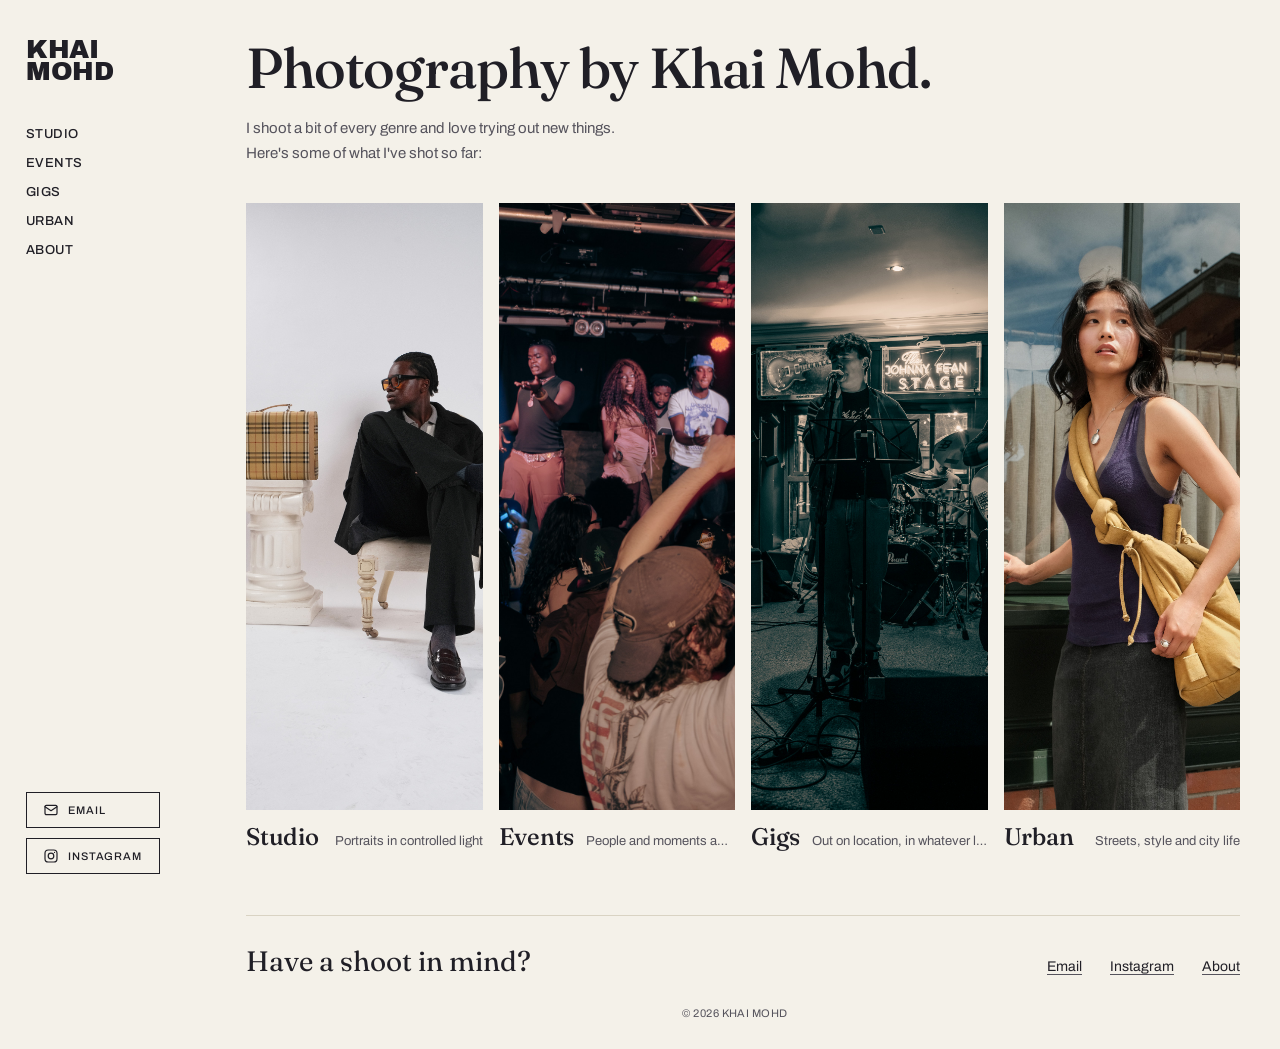
==== commit ba55149a: "update pic index urban" ====
--- a/index.html
+++ b/index.html
@@ -248,7 +248,7 @@
 
         <a class="panel" href="urban.html">
           <div class="panel-img">
-            <img src="images/urbanPreviews/DSCF0419.jpg" alt="Urban photograph, cover of the Urban series">
+            <img src="images/urbanPreviews/DSCF0445.jpg" alt="Urban photograph, cover of the Urban series">
           </div>
           <div class="panel-cap">
             <h2>Urban</h2>
--- a/style.css
+++ b/style.css
@@ -482,37 +482,46 @@
 }
 .lightbox-overlay.is-open .lightbox-frame{ transform: scale(1); }
 
+.lightbox-stage{
+  overflow: hidden;       /* zoomed image is clipped to the photo area, white border stays */
+  line-height: 0;
+}
+
 .lightbox-frame img{
   display:block;
   max-width: 100%;
   max-height: 76vh;
   width:auto;
   height:auto;
-}
-
-.lightbox-close{
+  transform-origin: center center;
+  will-change: transform;
+  cursor: zoom-in;
+  user-select: none;
+  -webkit-user-select: none;
+  -webkit-user-drag: none;
+  -webkit-touch-callout: none;
+}
+.lightbox-overlay.is-zoomed .lightbox-frame img{ cursor: grab; }
+.lightbox-overlay.is-panning .lightbox-frame img{ cursor: grabbing; }
+
+/* we handle pinch / pan ourselves, so stop the browser scrolling or zooming the page */
+.lightbox-overlay{
+  touch-action: none;
+  overscroll-behavior: contain;
+}
+
+/* zoom +/- buttons (desktop / mouse only) */
+.lightbox-zoom{
   position: fixed;
   top: 22px;
-  right: 22px;
+  left: 22px;
+  display: flex;
+  gap: 8px;
+  z-index: 2;
+}
+.lightbox-zoom button{
   width: 40px;
   height: 40px;
-  display:flex;
-  align-items:center;
-  justify-content:center;
-  background: transparent;
-  border: none;
-  color: var(--white);
-  cursor: pointer;
-  z-index: 2;
-}
-.lightbox-close:hover{ color: var(--rust); }
-
-.lightbox-nav{
-  position: fixed;
-  top: 50%;
-  transform: translateY(-50%);
-  width: 46px;
-  height: 46px;
   display:flex;
   align-items:center;
   justify-content:center;
@@ -523,6 +532,48 @@
   cursor: pointer;
   transition: background .25s ease, border-color .25s ease, color .25s ease;
 }
+.lightbox-zoom button:hover{
+  background: var(--white);
+  color: var(--ink);
+  border-color: var(--white);
+}
+@media (hover: none){
+  .lightbox-zoom{ display:none; }
+}
+
+.lightbox-close{
+  position: fixed;
+  top: 22px;
+  right: 22px;
+  width: 40px;
+  height: 40px;
+  display:flex;
+  align-items:center;
+  justify-content:center;
+  background: transparent;
+  border: none;
+  color: var(--white);
+  cursor: pointer;
+  z-index: 2;
+}
+.lightbox-close:hover{ color: var(--rust); }
+
+.lightbox-nav{
+  position: fixed;
+  top: 50%;
+  transform: translateY(-50%);
+  width: 46px;
+  height: 46px;
+  display:flex;
+  align-items:center;
+  justify-content:center;
+  background: transparent;
+  border: 1px solid rgba(251,250,247,0.5);
+  border-radius: 50%;
+  color: var(--white);
+  cursor: pointer;
+  transition: background .25s ease, border-color .25s ease, color .25s ease;
+}
 .lightbox-nav:hover{
   background: var(--white);
   color: var(--ink);
@@ -532,8 +583,8 @@
 .lightbox-next{ right: 22px; }
 
 @media (max-width: 720px){
-  .lightbox-frame{ padding: 20px; max-width: 88vw; max-height: 74vh; }
-  .lightbox-frame img{ max-height: 64vh; }
+  .lightbox-frame{ padding: 8px; max-width: 94vw; max-height: 78vh; }
+  .lightbox-frame img{ max-height: 70vh; }
   .lightbox-close{ top: 14px; right: 14px; width: 36px; height: 36px; }
   .lightbox-nav{
     top: auto;
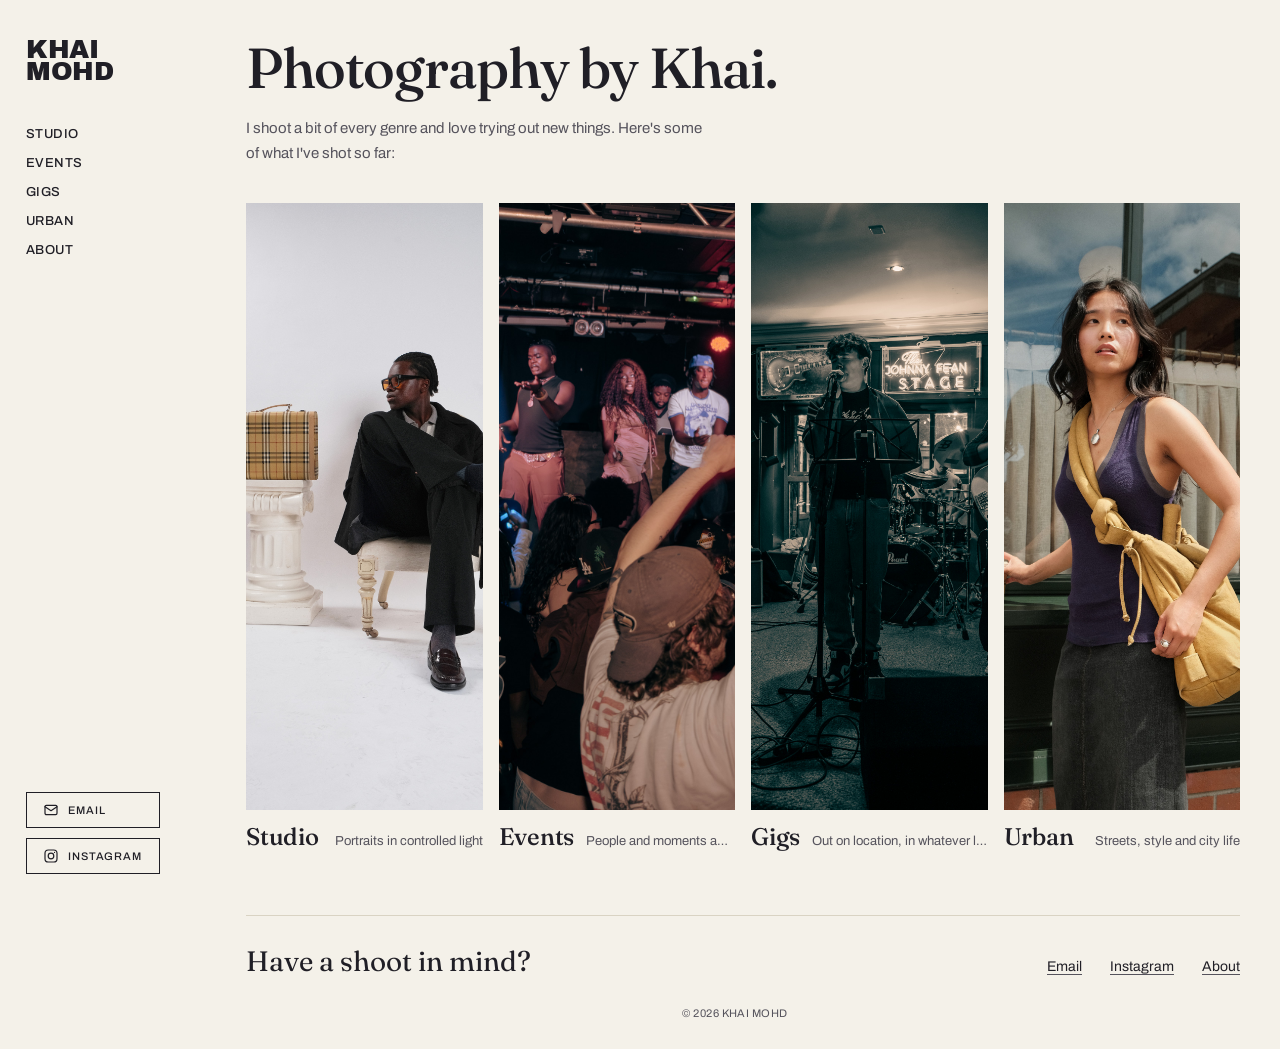
==== commit ada08781: "moar" ====
--- a/index.html
+++ b/index.html
@@ -4,7 +4,7 @@
 <meta charset="UTF-8">
 <meta name="viewport" content="width=device-width, initial-scale=1.0">
 <title>Home</title>
-<meta name="description" content="Khai Mohd is a photographer working across studio portraits, events, gigs, and urban photography.">
+<meta name="description" content="Photography by Khai Mohd">
 <link rel="stylesheet" href="style.css">
 <style>
   /* Homepage-only styles. Move into style.css if you prefer. */
@@ -209,9 +209,9 @@
     <div class="home">
 
       <div class="home-intro">
-        <h1>Photography by Khai Mohd.</h1>
-        <p>I shoot a bit of every genre and love trying out new things.</p>
-        <p>Here's some of what I've shot so far:</p>
+        <h1>Photography by Khai.</h1>
+        <p>I shoot a bit of every genre and love trying out new things. Here's some of what I've shot so far:</p>
+        <!-- <p>Here's some of what I've shot so far:</p> -->
       </div>
 
       <!-- Swap the cover images below for whichever frame best represents each series -->
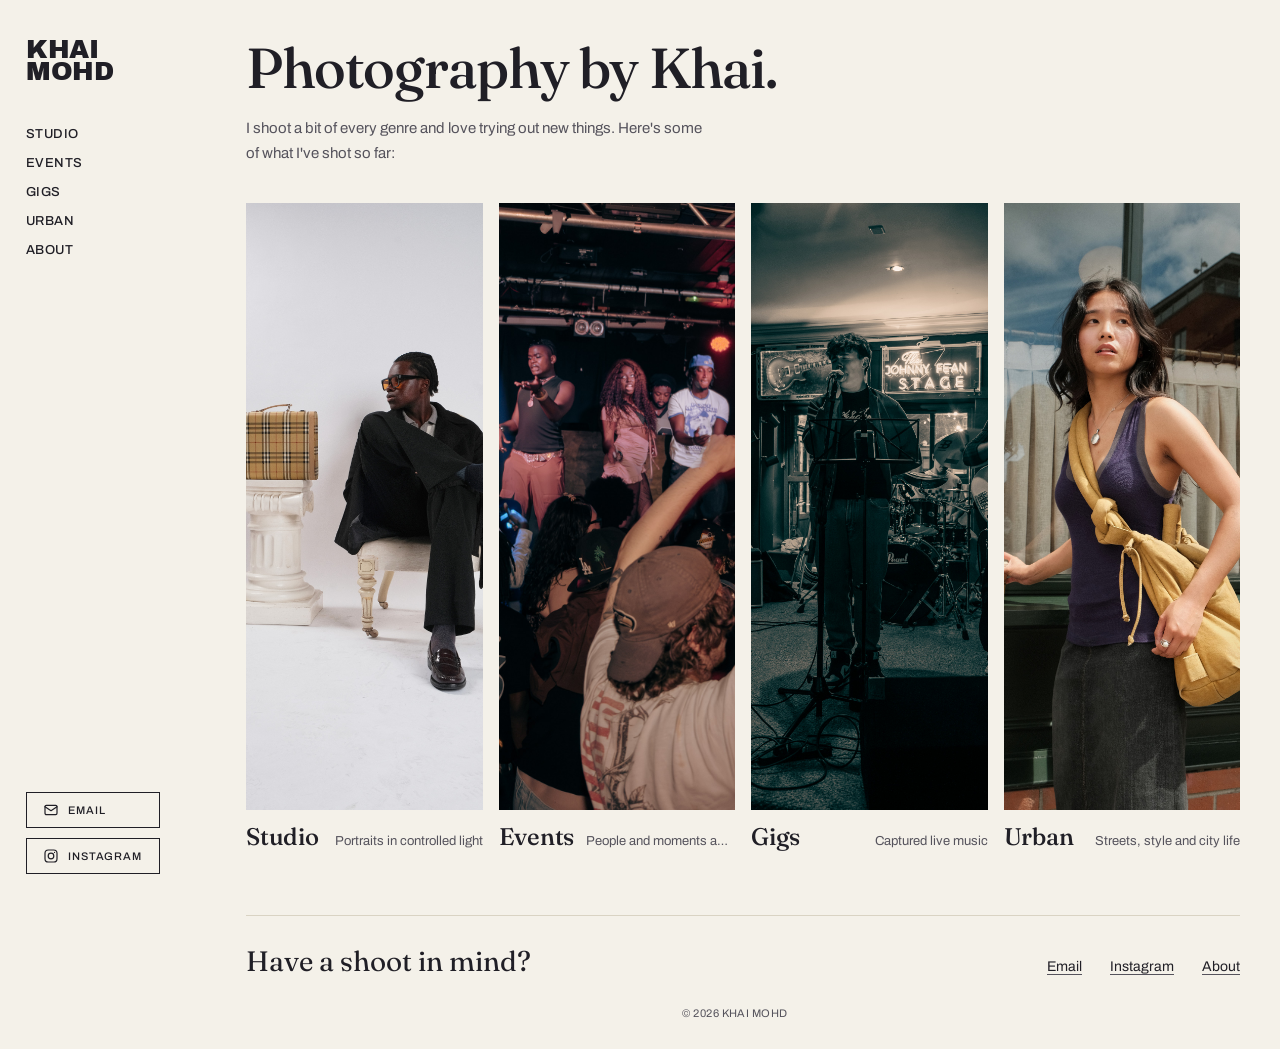
==== commit 078901d8: "zzz" ====
--- a/index.html
+++ b/index.html
@@ -242,7 +242,7 @@
           </div>
           <div class="panel-cap">
             <h2>Gigs</h2>
-            <span>Out on location, in whatever light there is</span>
+            <span>Captured live music</span>
           </div>
         </a>
 
--- a/style.css
+++ b/style.css
@@ -210,6 +210,9 @@
   overflow: hidden;
   background: var(--paper-2);
   min-width: 0;
+  -webkit-tap-highlight-color: transparent;  /* removes the blue/grey flash on touch */
+  -webkit-user-select: none;
+  user-select: none;                         /* stops long-press selecting the image */
 }
 
 .grid-item img {
@@ -229,7 +232,6 @@
   pointer-events:none;
   z-index:1;
 }
-.grid-item:hover::before,
 .grid-item:focus-visible::before{ opacity:1; }
 
 /* magnifier icon on hover */
@@ -248,10 +250,19 @@
   pointer-events:none;
   z-index:2;
 }
-.grid-item:hover::after,
 .grid-item:focus-visible::after{
   opacity:1;
   transform: translate(-50%,-50%) scale(1);
+}
+
+/* Hover overlay only on devices that truly hover (mouse / trackpad).
+   Touch screens treat a press as "hover", which covered the image while scrolling. */
+@media (hover: hover) and (pointer: fine){
+  .grid-item:hover::before{ opacity:1; }
+  .grid-item:hover::after{
+    opacity:1;
+    transform: translate(-50%,-50%) scale(1);
+  }
 }
 
 /* ---------------------------------------------------------
@@ -478,8 +489,9 @@
   max-height: 84vh;
   box-shadow: 0 24px 70px rgba(0,0,0,0.4);
   transform: scale(0.97);
-  transition: transform .3s ease;
-}
+  transition: transform .3s ease, opacity .2s ease;
+}
+.lightbox-frame.is-loading{ opacity: 0; }
 .lightbox-overlay.is-open .lightbox-frame{ transform: scale(1); }
 
 .lightbox-stage{
